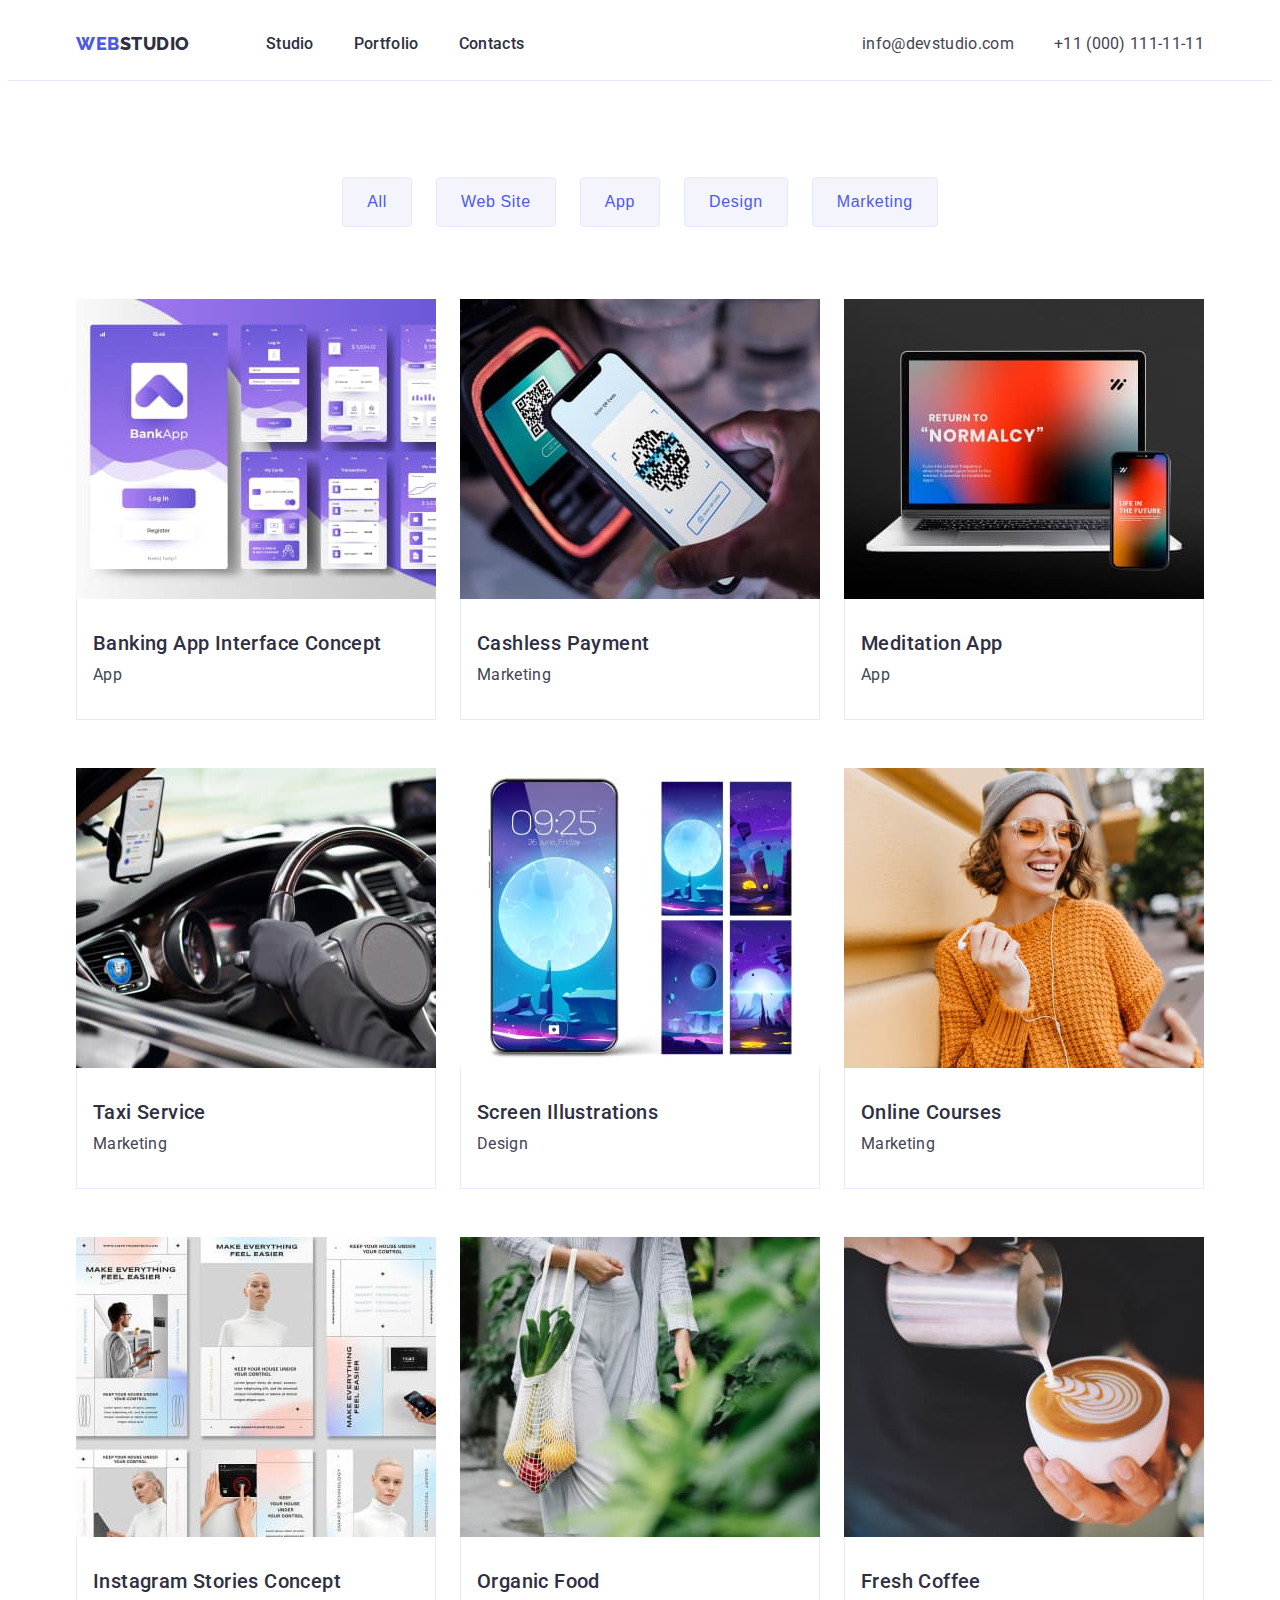
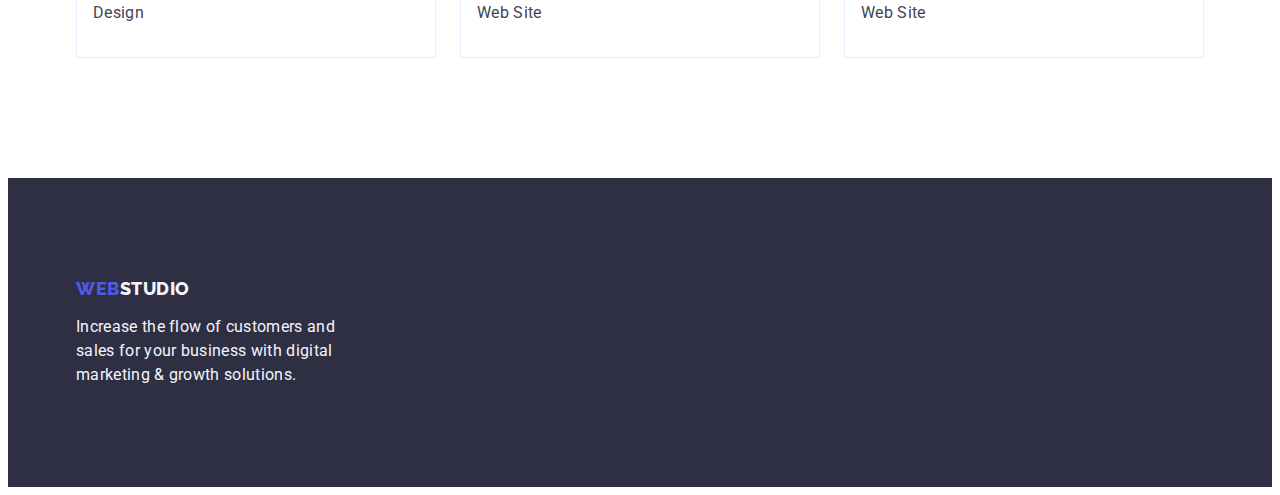
==== portfolio.html @ 54711b88 "Initial commit" ====
<!DOCTYPE html>
<html lang="en">
  <head>
    <meta charset="UTF-8" />
    <meta http-equiv="X-UA-Compatible" content="IE=edge" />
    <meta name="viewport" content="width=device-width, initial-scale=1.0" />
    <link rel="preconnect" href="https://fonts.googleapis.com" />
    <link rel="preconnect" href="https://fonts.gstatic.com" crossorigin />
    <link
      href="https://fonts.googleapis.com/css2?family=Raleway:wght@800&family=Roboto:wght@400;500;700;900&display=swap"
      rel="stylesheet"
    />
    <link
      rel="stylesheet"
      href="https://cdnjs.cloudflare.com/ajax/libs/modern-normalize/1.1.0/modern-normalize.min.css"
      integrity="sha512-wpPYUAdjBVSE4KJnH1VR1HeZfpl1ub8YT/NKx4PuQ5NmX2tKuGu6U/JRp5y+Y8XG2tV+wKQpNHVUX03MfMFn9Q=="
      crossorigin="anonymous"
      referrerpolicy="no-referrer"
    />
    <link rel="stylesheet" href="./css/styles.css" />
    <title>Document</title>
  </head>
  <body>
    <header class="header">
      <div class="header-container container">
        <nav class="header-nav">
          <a href="./index.html" class="header-link link"
            >Web<span class="logo-span">Studio</span></a
          >
          <ul class="list list header-list">
            <li class="list-header">
              <a href="./index.html" class="nav-link link">Studio</a>
            </li>
            <li class="list-header">
              <a href="./portfolio.html" class="nav-link link">Portfolio</a>
            </li>
            <li class="list-header">
              <a href="" class="nav-link link">Contacts</a>
            </li>
          </ul>
        </nav>
        <address class="address-link">
          <ul class="list list header-list-address">
            <li class="list-header">
              <a href="mailto:info@devstudio.com" class="contact-link link"
                >info@devstudio.com</a
              >
            </li>
            <li class="list-header">
              <a href="tel:+110001111111" class="contact-link link"
                >+11 (000) 111-11-11</a
              >
            </li>
          </ul>
        </address>
      </div>
    </header>
    <main>
      <section class="section-filtres">
        <div class="container">
          <h1 hidden class="title-none Features">Features</h1>
          <ul class="list filtres-list">
            <li class="filtres-item">
              <button class="button-list" type="button">All</button>
            </li>
            <li class="filtres-item">
              <button class="button-list" type="button">Web Site</button>
            </li>
            <li class="filtres-item">
              <button class="button-list" type="button">App</button>
            </li>
            <li class="filtres-item">
              <button class="button-list" type="button">Design</button>
            </li>
            <li class="filtres-item">
              <button class="button-list" type="button">Marketing</button>
            </li>
          </ul>
          <ul class="filtres-list-item list">
            <li class="filtres-item-img">
              <a href="" class="filtres-link">
                <img
                  src="./images/interface1concept.jpg"
                  alt="banking app interface concept"
                  width="360"
                  height="300"
                />
                <div class="filtres-items">
                  <h2 class="list-item">Banking App Interface Concept</h2>
                  <p class="list-text">App</p>
                </div>
              </a>
            </li>
            <li class="filtres-item-img">
              <a href="" class="filtres-link link">
                <img
                  src="./images/cashless2payment.jpg"
                  alt="cashless payment"
                  width="360"
                  height="300"
                />
                <div class="filtres-items">
                  <h2 class="list-item">Cashless Payment</h2>
                  <p class="list-text">Marketing</p>
                </div>
              </a>
            </li>
            <li class="filtres-item-img">
              <a href="" class="filtres-link link">
                <img
                  src="./images/meditation3app.jpg"
                  alt="meditation app"
                  width="360"
                  height="300"
                />
                <div class="filtres-items">
                  <h2 class="list-item">Meditation App</h2>
                  <p class="list-text">App</p>
                </div>
              </a>
            </li>
            <li class="filtres-item-img">
              <a href="" class="filtres-link link">
                <img
                  src="./images/taxi4service.jpg"
                  alt="taxi service"
                  width="360"
                  height="300"
                />
                <div class="filtres-items">
                  <h2 class="list-item">Taxi Service</h2>
                  <p class="list-text">Marketing</p>
                </div>
              </a>
            </li>
            <li class="filtres-item-img">
              <a href="" class="filtres-link link">
                <img
                  src="./images/screen5illustrations.jpg"
                  alt="screen illustrations"
                  width="360"
                  height="300"
                />
                <div class="filtres-items">
                  <h2 class="list-item">Screen Illustrations</h2>
                  <p class="list-text">Design</p>
                </div>
              </a>
            </li>
            <li class="filtres-item-img">
              <a href="" class="filtres-link link">
                <img
                  src="./images/online6courses.jpg"
                  alt="online courses"
                  width="360"
                  height="300"
                />
                <div class="filtres-items">
                  <h2 class="list-item">Online Courses</h2>
                  <p class="list-text">Marketing</p>
                </div>
              </a>
            </li>
            <li class="filtres-item-img">
              <a href="" class="filtres-link link">
                <img
                  src="./images/instagram7stories7concept.jpg"
                  alt="instagram stories concept"
                  width="360"
                  height="300"
                />
                <div class="filtres-items">
                  <h2 class="list-item">Instagram Stories Concept</h2>
                  <p class="list-text">Design</p>
                </div>
              </a>
            </li>
            <li class="filtres-item-img">
              <a href="" class="filtres-link link">
                <img
                  src="./images/organic8food.jpg"
                  alt="organic food"
                  width="360"
                  height="300"
                />
                <div class="filtres-items">
                  <h2 class="list-item">Organic Food</h2>
                  <p class="list-text">Web Site</p>
                </div>
              </a>
            </li>
            <li class="filtres-item-img">
              <a href="" class="filtres-link link">
                <img
                  src="./images/fresh9coffee.jpg"
                  alt="fresh coffee"
                  width="360"
                  height="300"
                />
                <div class="filtres-items">
                  <h2 class="list-item">Fresh Coffee</h2>
                  <p class="list-text">Web Site</p>
                </div>
              </a>
            </li>
          </ul>
        </div>
      </section>
    </main>
    <footer class="footer section-footer">
      <div class="container">
        <a href="./index.html" class="header-link link"
          >Web<span class="footer-span">Studio</span></a
        >
        <p class="footer-text text-footer">
          Increase the flow of customers and sales for your business with
          digital marketing & growth solutions.
        </p>
      </div>
    </footer>
  </body>
</html>
---- css/styles.css ----
body {
font-family: "Roboto", sans-serif;
background-color: var(--color-white);
color: var(--color-slate);
}

button {
    cursor: pointer;
}
*,
::after,
::before {
    box-sizing: border-box;
}

:root {
    --color-iris: #4d5ae5;
    --color-ocean: #404bbf;
    --color-navy-blue: #2e2f42;
    --color-green: #31d0aa;
    --color-slate: #434455;
    --color-light-slate: #8e8f99;
    --color-cornflower: #e7e9fc;
    --color-cloud: #f4f4fd;
    --color-navy-blue-modal: #2e2f42;
    --color-grey: #2e2f42;
    --color-white: #ffffff;
    --color-dairy: #fcfcfc;
}
a {
    text-decoration: none;
}

ul {
    list-style-type: none;
    margin: 0;
    padding: 0;
}

p {
    list-style-type: none;
    margin: 0;
    padding: 0;
}

h1, h2, h3, h4, h5 {
    list-style-type: none;
    margin: 0;
    padding: 0;
}

img {
    display: block;
    max-width: 200%;
    height: auto;
}

li {
    list-style-type: none;
}

.link {
    text-decoration: none;
}

.list{
list-style: none;
}

.address-list {
    font-style: normal
}


.nav-link {
        font-weight: 500;
        font-size: 16px;
        line-height: 1.5;
        letter-spacing: 0.02em;
        color: var(--color-navy-blue);
        display: block;
        padding-top: 24px;
        padding-bottom: 24px;
}

.nav-link:hover {
color: var(--color-ocean);
}

.nav-link:focus {
color: var(--color-ocean);
}

.address-link {
    font-style: normal
}

.header-link {
        font-family: "Raleway", sans-serif;
        font-weight: 800;
        font-size: 18px;
        line-height: 1.17;
        color: var(--color-iris);
        letter-spacing: 0.03em;
        text-transform: uppercase;
        display: inline-block;
        text-align: center;
}

.logo-span {
    color: var(--color-navy-blue);
}

.footer-title {
            font-weight: 800;
            font-size: 18px;
            line-height: 1.16;
            color: var(--color-cloud);
}


.contact-link {
        font-weight: 400;
        font-size: 16px;
        line-height: 1.5;
        letter-spacing: 0.02em;
        color: var(--color-slate);
}

.contact-link:focus,
.contact-link:hover {
    color: var(--color-ocean);
}


.button {
    font-weight: 500;
    font-size: 16px;
    line-height: 1.5;
    background-color: var(--color-iris);
    color: var(--color-white);
    letter-spacing: 0.04em;
}

.button:hover,
.button:focus {
    color: var(--color-white);
    background-color: var(--color-ocean);
}

 .button-list{
        font-weight: 500;
        font-size: 16px;
        line-height: 1.5;
        color: var(--color-iris);
        background-color: var(--color-cloud);
        letter-spacing: 0.04em;
        display: inline-block;
        padding: 12px 24px;
        border-radius: 4px;
        border: 1px solid #E7E9FC;
}
.button-list:focus,
.button-list:hover {
    background-color:var(--color-ocean) ;
    color: var(--color-white);
}



.main-name {
    font-weight: 500;
    font-size: 20px;
    line-height: 1.2;
    letter-spacing: 0.02em;
    color: var(--color-grey);
    text-align: left;
    text-transform: capitalize;
    margin-bottom: 8px;
}

.list-item {
        font-weight: 500;
            font-size: 20px;
            line-height: 1.2;
            letter-spacing: 0.02em;
            color: var(--color-grey);
            text-transform: capitalize;
            margin-bottom: 8px;
}

.list-text {
    font-size: 16px;
    line-height: 1.5;
    letter-spacing: 0.02em;
    color: var(--color-slate);
}

.title-list {
        font-weight: 700;
        font-size: 36px;
        line-height: 1.11;
        color: var(--color-navy-blue);
        text-align: center;
        text-transform: capitalize;
        letter-spacing: 0.02em
}

.title {
        font-weight: 700;
        font-size: 56px;
        line-height: 1.07;
        text-align: center;
        letter-spacing: 0.02em;
        color: var(--color-white);     
}


.section-list {
background-color: var(--color-cloud);
}

.list-image {
    background-color: var(--color-white);
}

.footer {
    background-color: var(--color-navy-blue);
}

.footer-span {
    color: var(--color-cloud);
}

.footer-text {
    font-size: 16px;
    line-height: 1.5;
    letter-spacing: 0.02em;
    color: var(--color-cloud);
    margin-top: 16px;
}

/* ========================== Header ========================== */
.container{
        width: 1158px;
        padding-left: 15px;
        padding-right: 15px;
        margin-left: auto;
        margin-right: auto;
    }
.header {
    border-bottom: 1px solid #e7e9fc;
}

.header-container{
    display: flex;
    max-width: 1158px;
    margin: 0 auto;
    justify-content: space-between;
    padding: 0 15px;
}

/* навігація */
.header-nav{
    align-items: center;
    display: flex;
}

/* всі списки li */
.header-list {
    display: flex;
    gap: 40px;
    margin-left: 76px;

}
/* email telefon */
.header-list-address{
    display: flex;
    align-items: center;
    gap: 40px;
    padding-top: 24px;
    padding-bottom: 24px;
}
/*=================================== TITLE BUTTON ===========================*/
/*секція*/
.hero {
display: block;
padding-top: 188px;
padding-bottom: 188px;
background-color: var(--color-grey);
justify-content: center;

}
/*заголовок*/
.hero-title{
    display: block;
    width: 496px;
    margin: 0 auto;
    margin-bottom: 48px;
 }
/*кнопка*/
.hero-button{
    display: block;
    width: 169px;
    margin: 0 auto;
    width: 169px;
    height: 56px;
    border: 0;
    border-radius: 4px;
}
/* ============================== Main text content ===============================*/
.title-none{
    margin-bottom: 72px;
    font-weight: 700;
    font-size: 36px;
    line-height: 1.11;
    letter-spacing: 0.02em;
    text-align: center;
    text-transform: capitalize;
    color: var(--dark-color);
}

.Features {
    position: absolute;
    width: 1px;
    height: 1px;
    margin: -1px;
    border: 0;
    padding: 0;
    white-space: nowrap;
    clip-path: inset(100%);
    clip: rect(0 0 0 0);
    overflow: hidden;
}
/* секція */
.text-section{
    padding-top: 120px;
    padding-bottom: 120px;
}
/* Батьківський бокс ul */
.main-list{
    display: flex;
    justify-content: space-between;
    gap: 24px;
}
/* Дочірний бокс li */
.main-item {
    flex-basis: calc((100% - 72px)/4);
}
/* =============================== section-appearance ===================================== */
.section-appearance{
    padding-bottom: 120px;
}
.appearance-name{
    margin: 0 auto;
margin-bottom: 72px;
}
.appearance-list{
display: flex;
justify-content: space-between;
gap: 24px;
}
.appearance-item{
flex-basis: calc((100% - 48px)/3);
}
/* ======================================= team-section ============================================= */
.team-section{
padding-bottom: 120px;
padding-top: 120px;
}
.team-name{
margin-bottom: 72px;
}
.team-list{
    display: flex;
    justify-content: space-between;
    gap: 24px;
}
.team-item{
    height: 100%;
    flex-grow: 1;
    text-align: center;
    flex-basis: calc((100% - 72px)/4);
    border-radius: 0px 0px 4px 4px;
    box-shadow: 0px 1px 6px rgba(46, 47, 66, 0.08), 0px 1px 1px rgba(46, 47, 66, 0.16), 0px 2px 1px rgba(46, 47, 66, 0.08);
}
.team-description{
    padding-top: 32px;
    padding-bottom: 32px;
}
/* =================== footer =========================*/
.section-footer{
    padding-top: 100px;
    padding-bottom: 100px;
}
.text-footer{
    width: 264px;
}
/* ==================================  Portfolio section =================================== */
/* section*/
.section-filtres{
    padding-top: 96px;
    padding-bottom: 120px;
}
/* ul кнопки */
.filtres-list{
    display: flex;
    justify-content: center;
    margin-bottom: 72px;
    gap: 24px;
}
/* ul список категорій */
.filtres-list-item{
    display: flex;
        gap: 48px 24px;
        flex-wrap: wrap;
}
/* li вибір категорії */
.filtres-item-img{
flex-basis: calc((100% - 48px) / 3);
border-radius: 0px 0px 4px 4px;}

.filtres-link{
    display: flex;
    flex-direction: column;
    height: 100%;
}

.filtres-items{
    flex-grow: 1;
    padding-top: 32px;
    padding: 32px 16px;
    padding-bottom: 32px;
    border-right: 1px solid var(--color-cornflower);
    border-bottom: 1px solid var(--color-cornflower);
    border-left: 1px solid var(--color-cornflower);
}
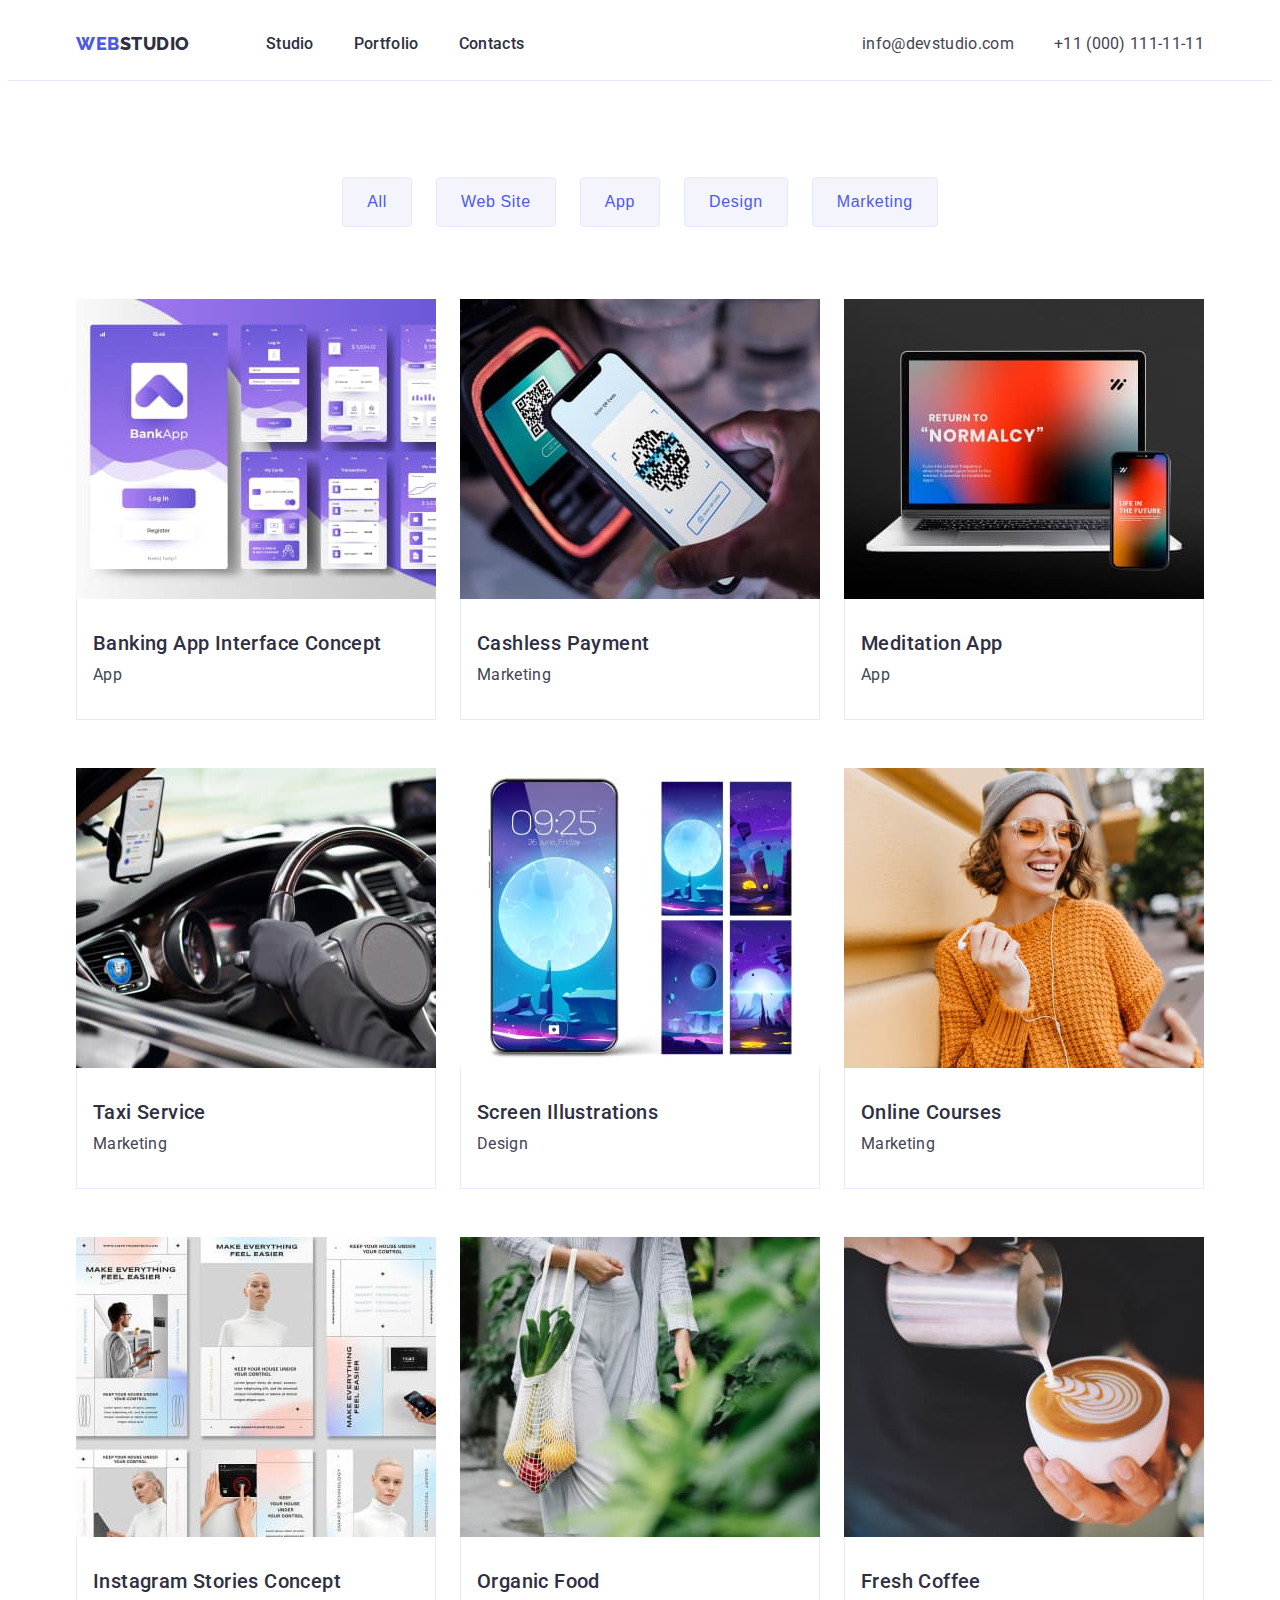
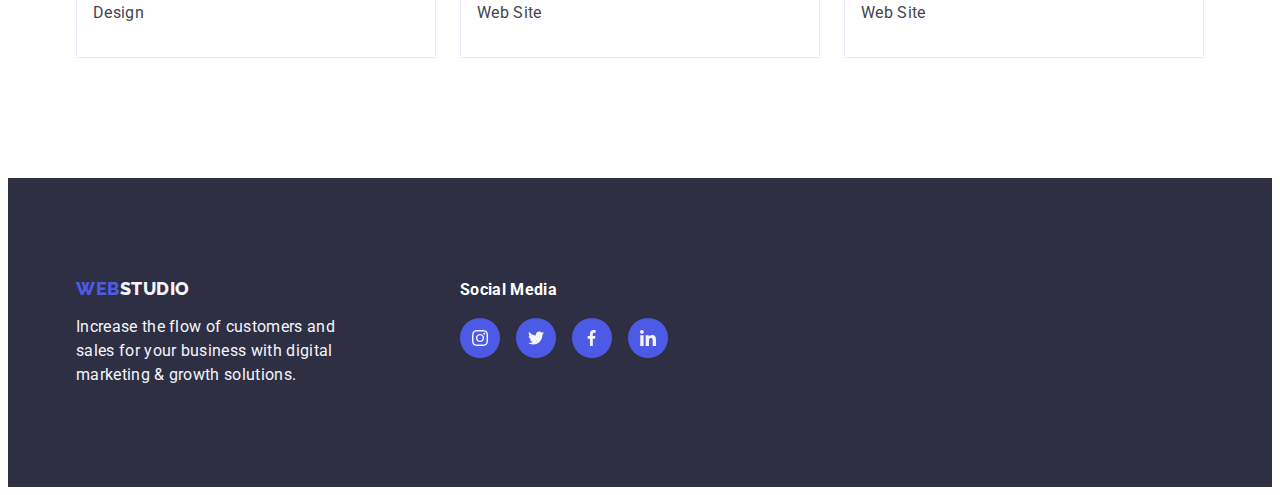
==== commit aee47ac7: "create footer" ====
--- a/portfolio.html
+++ b/portfolio.html
@@ -208,14 +208,49 @@
       </section>
     </main>
     <footer class="footer section-footer">
-      <div class="container">
-        <a href="./index.html" class="header-link link"
-          >Web<span class="footer-span">Studio</span></a
-        >
-        <p class="footer-text text-footer">
-          Increase the flow of customers and sales for your business with
-          digital marketing & growth solutions.
-        </p>
+      <div class="container footer-container">
+        <div class="footer-info">
+          <a href="./index.html" class="header-link link"
+            >Web<span class="footer-span">Studio</span></a
+          >
+          <p class="footer-text text-footer">
+            Increase the flow of customers and sales for your business with
+            digital marketing & growth solutions.
+          </p>
+        </div>
+        <div class="social-media-container">
+          <h3 class="title-list title-social-media">Social media</h3>
+          <ul class="list-social-media">
+            <li class="social-media-item">
+              <a href="" class="social-media-link">
+                <svg class="social-media-icon" width="16px" height="16px">
+                  <use href="./images/messenger.svg#icon-instagram"></use>
+                </svg>
+              </a>
+            </li>
+            <li class="social-media-item">
+              <a href="" class="social-media-link">
+                <svg class="social-media-icon" width="16px" height="16px">
+                  <use href="./images/messenger.svg#icon-twitter"></use>
+                </svg>
+              </a>
+            </li>
+            <li class="social-media-item">
+              <a href="" class="social-media-link">
+                <svg class="social-media-icon" width="16px" height="16px">
+                  <use href="./images/messenger.svg#icon-facebook"></use>
+                </svg>
+              </a>
+            </li>
+            <li class="social-media-item">
+              <a href="" class="social-media-link">
+                <svg class="social-media-icon" width="16px" height="16px">
+                  <use href="./images/messenger.svg#icon-linkedin"></use>
+                </svg>
+              </a>
+            </li>
+          </ul>
+        </div>
       </div>
     </footer>
   </body>
--- a/css/styles.css
+++ b/css/styles.css
@@ -26,7 +26,12 @@
     --color-grey: #2e2f42;
     --color-white: #ffffff;
     --color-dairy: #fcfcfc;
-}
+    --hero-gradient: linear-gradient(rgba(46, 47, 66, 0.7),
+        rgba(46, 47, 66, 0.7));
+}
+
+
+
 a {
     text-decoration: none;
 }
@@ -66,6 +71,7 @@
 .list{
 list-style: none;
 }
+
 
 .address-list {
     font-style: normal
@@ -164,6 +170,7 @@
 .button-list:hover {
     background-color:var(--color-ocean) ;
     color: var(--color-white);
+    box-shadow: 0px 1px 6px rgba(46, 47, 66, 0.08), 0px 1px 1px rgba(46, 47, 66, 0.16), 0px 2px 1px rgba(46, 47, 66, 0.08);
 }
 
 
@@ -260,13 +267,13 @@
     padding: 0 15px;
 }
 
-/* навігація */
+/* navigation */
 .header-nav{
     align-items: center;
     display: flex;
 }
 
-/* всі списки li */
+/* all li */
 .header-list {
     display: flex;
     gap: 40px;
@@ -282,23 +289,41 @@
     padding-bottom: 24px;
 }
 /*=================================== TITLE BUTTON ===========================*/
-/*секція*/
+/*section*/
 .hero {
-display: block;
-padding-top: 188px;
-padding-bottom: 188px;
-background-color: var(--color-grey);
-justify-content: center;
-
-}
-/*заголовок*/
+    max-width: 1440px;
+    padding-top: 188px;
+    padding-bottom: 188px;
+    background-color: #2e2f42;
+    margin-right: auto;
+    margin-left: auto;
+    background-image: var(--hero-gradient), url(../images/peopleoffice.jpg);
+    background-position: center;
+    background-repeat: no-repeat;
+    background-size: cover;
+}
+.features-container {
+    display: flex;
+    justify-content: center;
+    align-items: center;
+    margin-bottom: 8px;
+    border-radius: 4px;
+    background-color: var(--color-cloud);
+    padding-top: 24px;
+    padding-bottom: 24px;
+}
+
+.features-icon{
+}
+
+/*title*/
 .hero-title{
     display: block;
     width: 496px;
     margin: 0 auto;
     margin-bottom: 48px;
  }
-/*кнопка*/
+/*button*/
 .hero-button{
     display: block;
     width: 169px;
@@ -320,7 +345,7 @@
     color: var(--dark-color);
 }
 
-.Features {
+.visually-hidden {
     position: absolute;
     width: 1px;
     height: 1px;
@@ -332,18 +357,18 @@
     clip: rect(0 0 0 0);
     overflow: hidden;
 }
-/* секція */
+/* sections */
 .text-section{
     padding-top: 120px;
     padding-bottom: 120px;
 }
-/* Батьківський бокс ul */
+/* ul =*/
 .main-list{
     display: flex;
     justify-content: space-between;
     gap: 24px;
 }
-/* Дочірний бокс li */
+/* li */
 .main-item {
     flex-basis: calc((100% - 72px)/4);
 }
@@ -388,6 +413,80 @@
     padding-top: 32px;
     padding-bottom: 32px;
 }
+/* Ul messeng */
+.messeng-list-team {
+    display: flex;
+    margin-top: 8px;
+    justify-content: center;
+    gap: 24px;}
+
+.messeng-link-team{
+display: flex;
+width: 40px; 
+height: 40px;
+justify-content: center;
+align-items: center;
+border-radius: 50%;
+cursor: pointer;
+background-color: var(--color-iris);
+}
+.messeng-icon-team{
+    fill: var(--color-cloud);
+}
+
+.messeng-link-team:hover,
+.messeng-link-team:focus {
+    background-color: var(--color-ocean);
+}
+
+/* ==================== customers =================== */
+/* section */
+.section-company{
+display: block;
+padding-top: 120px;
+padding-bottom: 120px;
+}
+
+/* title */
+.title-company{
+margin: 0 auto;
+margin-bottom: 72px;
+}
+/* ul */
+.company-list{
+display: flex;
+justify-content: space-between;
+gap: 24px;
+}
+/* li */
+.company-item{
+flex-basis: calc((100% - 72px)/6);
+background-color: var(--color-white);
+}
+
+.company-icon{
+fill: var(--color-light-slate);
+}
+.company-link{
+    display: flex;
+    box-sizing: content-box;
+    justify-content: center;
+    align-items: center;
+    border: 1px solid var(--color-light-slate);
+    border-radius: 4px;
+    padding-top: 17px;
+    padding-bottom: 17px;
+}
+.company-item {                      
+background-color: var(--color-white);
+}
+.company-link:hover .company-icon,
+.company-link:focus {
+fill: #404bbf;
+}
+a.company-link:hover{
+    border-color: #404bbf;}
+
 /* =================== footer =========================*/
 .section-footer{
     padding-top: 100px;
@@ -395,6 +494,53 @@
 }
 .text-footer{
     width: 264px;
+}
+.footer-container{
+    display: flex;
+    gap: 120px;
+}
+.footer-info{
+    max-width: 264px;
+}
+/* footer social media container */
+.social-media-container{
+display: flex;
+    flex-direction: column;
+}
+/* title h3 */
+.title-social-media{
+    text-align: left;
+    font-size: 16px;
+    line-height: 24px;
+    color: #ffffff;
+    padding-bottom: 16px;
+}
+/* ul */
+.list-social-media{
+    display: flex;
+    gap: 16px;
+}
+/* item li */
+.social-media-item{   
+
+}
+/* link a */
+.social-media-link{
+display: flex;
+    width: 40px;
+    height: 40px;
+    justify-content: center;
+    align-items: center;
+    border-radius: 50%;
+    cursor: pointer;
+    background-color: var(--color-iris);
+}
+.social-media-link:hover{
+background-color: var(--color-green);
+}
+/* icon svg */
+.social-media-icon{
+fill: var(--color-cloud);
 }
 /* ==================================  Portfolio section =================================== */
 /* section*/
@@ -420,6 +566,12 @@
 flex-basis: calc((100% - 48px) / 3);
 border-radius: 0px 0px 4px 4px;}
 
+.filtres-item-img:focus,
+.filtres-item-img:hover {
+box-shadow: 0px 1px 6px rgba(46, 47, 66, 0.08),
+0px 1px 1px rgba(46, 47, 66, 0.16),
+0px 2px 1px rgba(46, 47, 66, 0.08);
+}
 .filtres-link{
     display: flex;
     flex-direction: column;
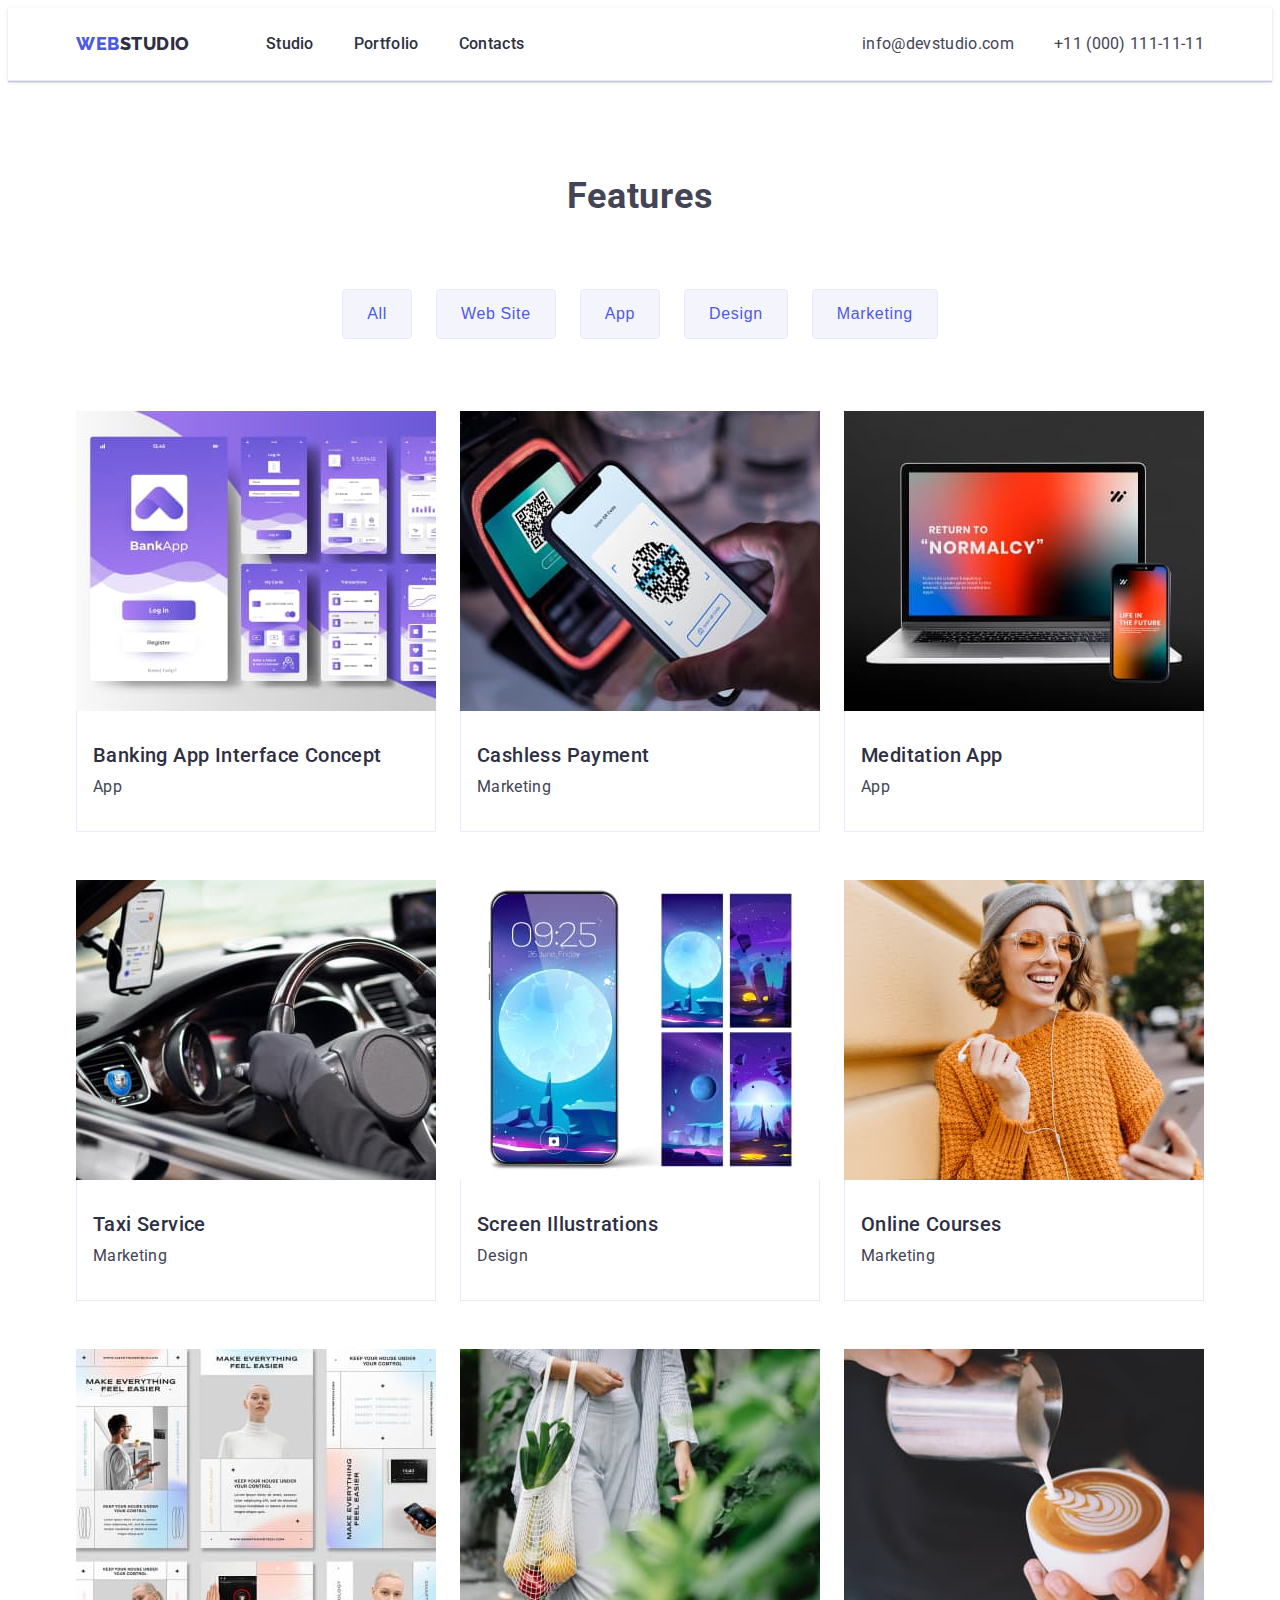
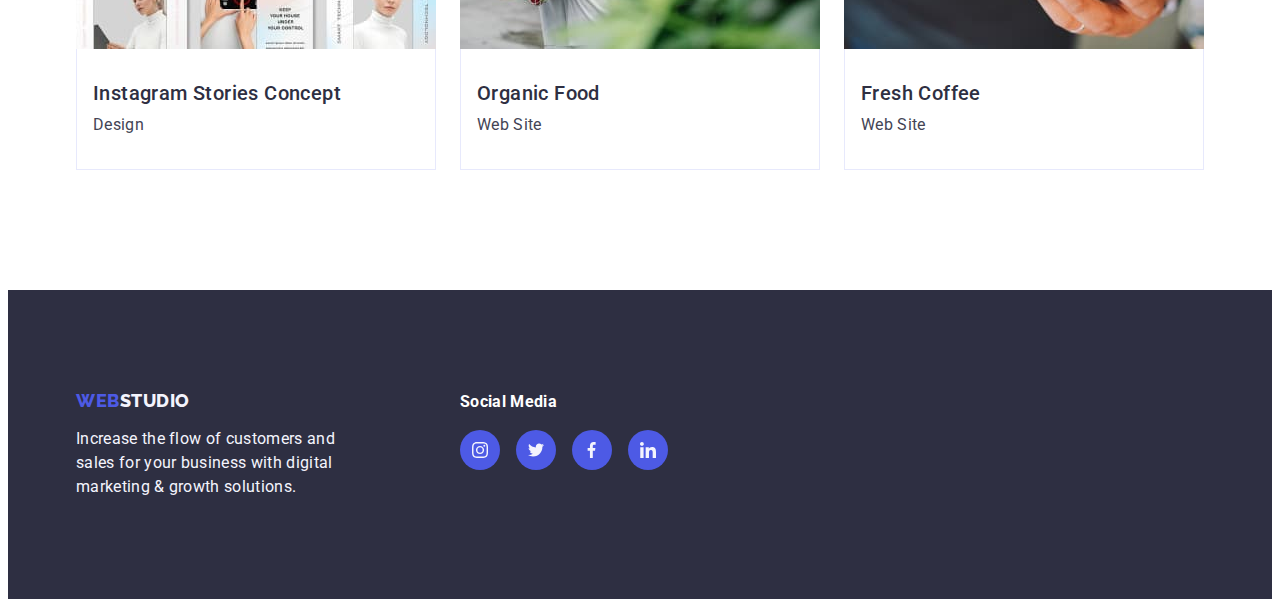
==== commit c8ce3e85: "fix all finish" ====
--- a/portfolio.html
+++ b/portfolio.html
@@ -58,7 +58,7 @@
     <main>
       <section class="section-filtres">
         <div class="container">
-          <h1 hidden class="title-none Features">Features</h1>
+          <h1 class="title-none Features">Features</h1>
           <ul class="list filtres-list">
             <li class="filtres-item">
               <button class="button-list" type="button">All</button>
--- a/css/styles.css
+++ b/css/styles.css
@@ -146,7 +146,12 @@
     background-color: var(--color-iris);
     color: var(--color-white);
     letter-spacing: 0.04em;
-}
+        box-shadow: 0px 1px 6px rgba(46, 47, 66, 0.08),
+                0px 1px 1px rgba(46, 47, 66, 0.16),
+                0px 2px 1px rgba(46, 47, 66, 0.08),
+                0px 2px 1px rgba(46, 47, 66, 0.08);
+}
+
 
 .button:hover,
 .button:focus {
@@ -165,12 +170,14 @@
         padding: 12px 24px;
         border-radius: 4px;
         border: 1px solid #E7E9FC;
+        
 }
 .button-list:focus,
 .button-list:hover {
     background-color:var(--color-ocean) ;
     color: var(--color-white);
     box-shadow: 0px 1px 6px rgba(46, 47, 66, 0.08), 0px 1px 1px rgba(46, 47, 66, 0.16), 0px 2px 1px rgba(46, 47, 66, 0.08);
+    border-color: transparent;
 }
 
 
@@ -257,6 +264,9 @@
     }
 .header {
     border-bottom: 1px solid #e7e9fc;
+    box-shadow: 0px 1px 6px rgba(46, 47, 66, 0.08),
+            0px 1px 1px rgba(46, 47, 66, 0.16),
+            0px 2px 1px rgba(46, 47, 66, 0.08);
 }
 
 .header-container{
@@ -323,6 +333,7 @@
     margin: 0 auto;
     margin-bottom: 48px;
  }
+ 
 /*button*/
 .hero-button{
     display: block;
@@ -333,6 +344,7 @@
     border: 0;
     border-radius: 4px;
 }
+
 /* ============================== Main text content ===============================*/
 .title-none{
     margin-bottom: 72px;
@@ -461,7 +473,6 @@
 /* li */
 .company-item{
 flex-basis: calc((100% - 72px)/6);
-background-color: var(--color-white);
 }
 
 .company-icon{
@@ -477,15 +488,17 @@
     padding-top: 17px;
     padding-bottom: 17px;
 }
-.company-item {                      
-background-color: var(--color-white);
-}
+
+
 .company-link:hover .company-icon,
-.company-link:focus {
+.company-link:focus .company-icon{
 fill: #404bbf;
 }
 a.company-link:hover{
     border-color: #404bbf;}
+    .company-icon:focus{
+        fill: #404bbf;
+    }
 
 /* =================== footer =========================*/
 .section-footer{
@@ -513,7 +526,8 @@
     font-size: 16px;
     line-height: 24px;
     color: #ffffff;
-    padding-bottom: 16px;
+    margin-bottom: 16px;
+
 }
 /* ul */
 .list-social-media{
@@ -535,6 +549,7 @@
     cursor: pointer;
     background-color: var(--color-iris);
 }
+.social-media-link:focus,
 .social-media-link:hover{
 background-color: var(--color-green);
 }
@@ -566,18 +581,19 @@
 flex-basis: calc((100% - 48px) / 3);
 border-radius: 0px 0px 4px 4px;}
 
-.filtres-item-img:focus,
-.filtres-item-img:hover {
-box-shadow: 0px 1px 6px rgba(46, 47, 66, 0.08),
-0px 1px 1px rgba(46, 47, 66, 0.16),
-0px 2px 1px rgba(46, 47, 66, 0.08);
-}
+
 .filtres-link{
     display: flex;
     flex-direction: column;
     height: 100%;
 }
 
+.filtres-link:focus,
+.filtres-link:hover{
+box-shadow: 0px 1px 6px rgba(46, 47, 66, 0.08),
+        0px 1px 1px rgba(46, 47, 66, 0.16),
+        0px 2px 1px rgba(46, 47, 66, 0.08);
+}
 .filtres-items{
     flex-grow: 1;
     padding-top: 32px;
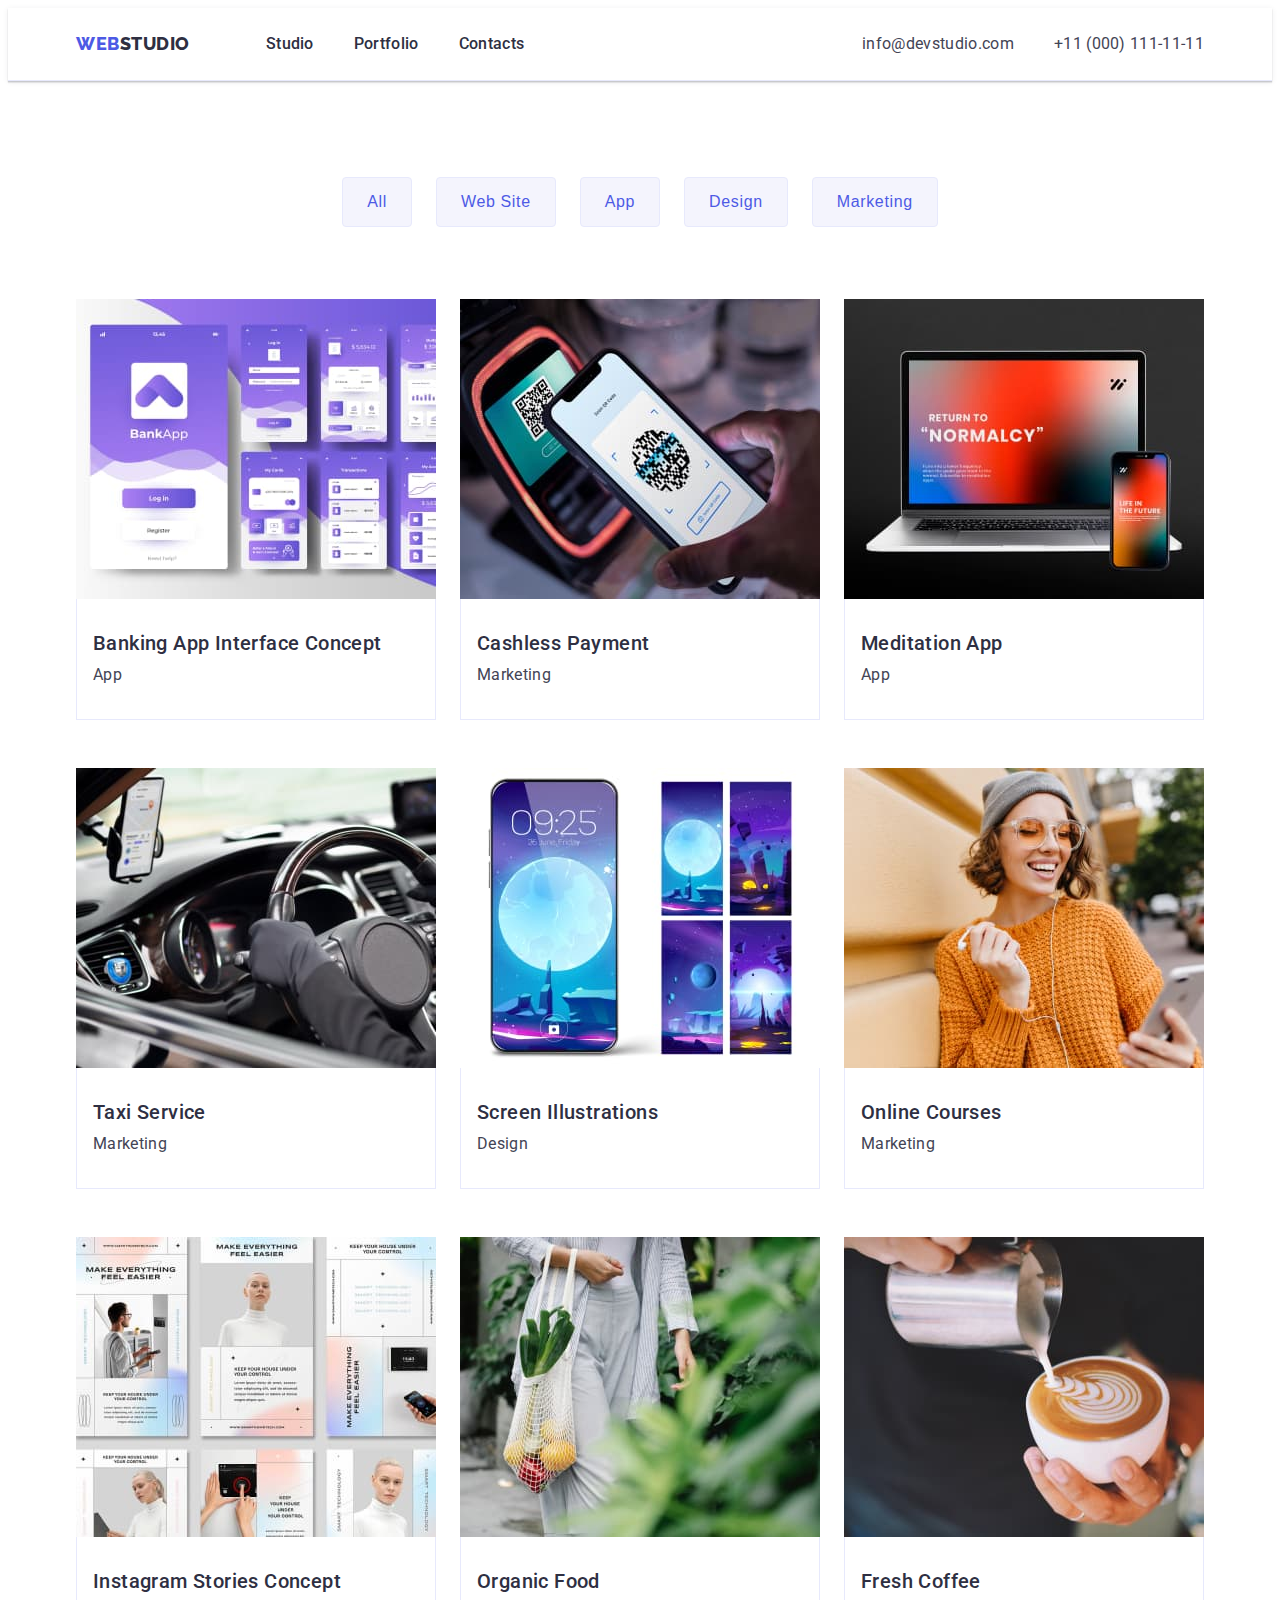
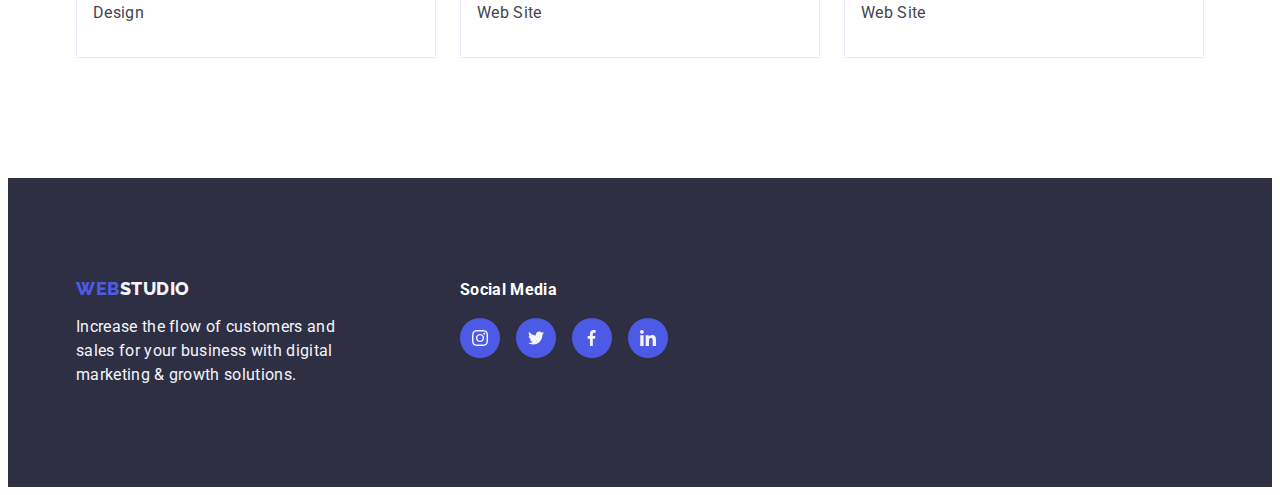
==== commit 77a15a22: "fix" ====
--- a/portfolio.html
+++ b/portfolio.html
@@ -58,7 +58,7 @@
     <main>
       <section class="section-filtres">
         <div class="container">
-          <h1 class="title-none Features">Features</h1>
+          <h1 class="title-none visually-hidden">Features</h1>
           <ul class="list filtres-list">
             <li class="filtres-item">
               <button class="button-list" type="button">All</button>
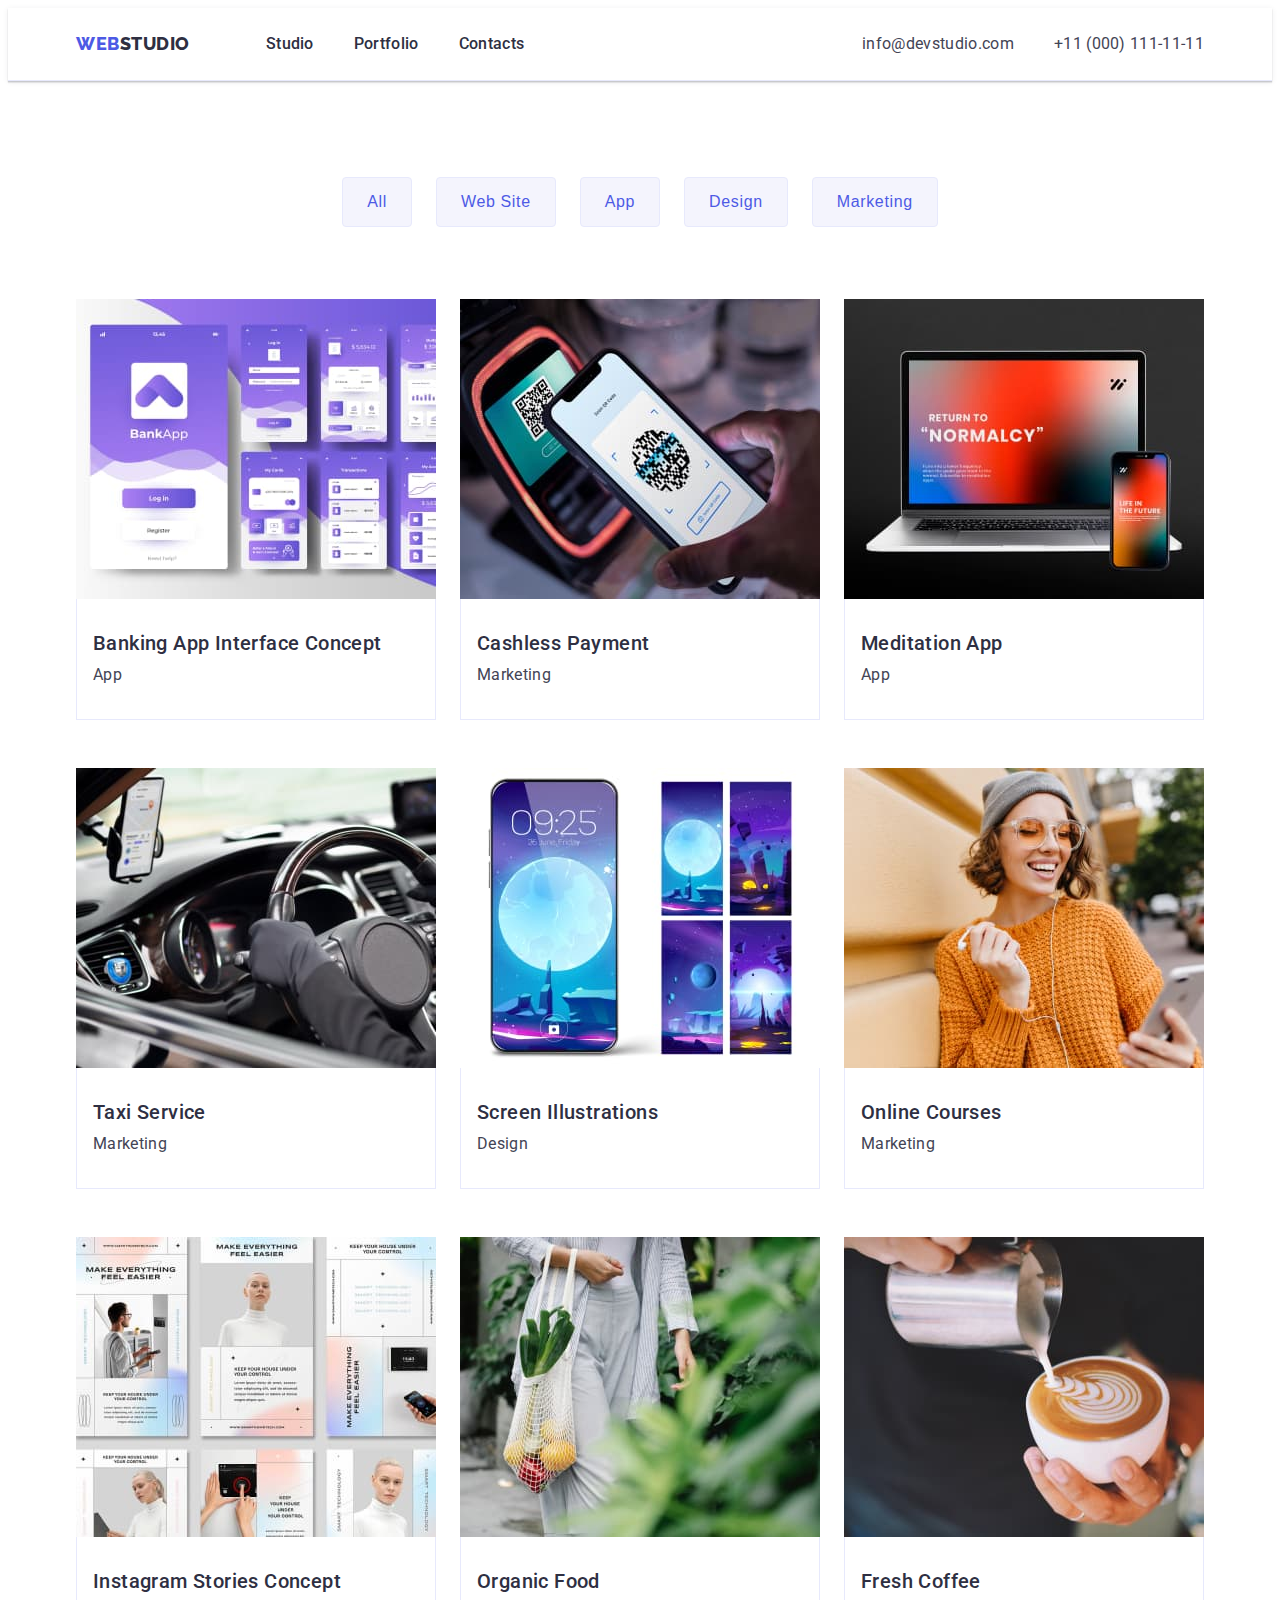
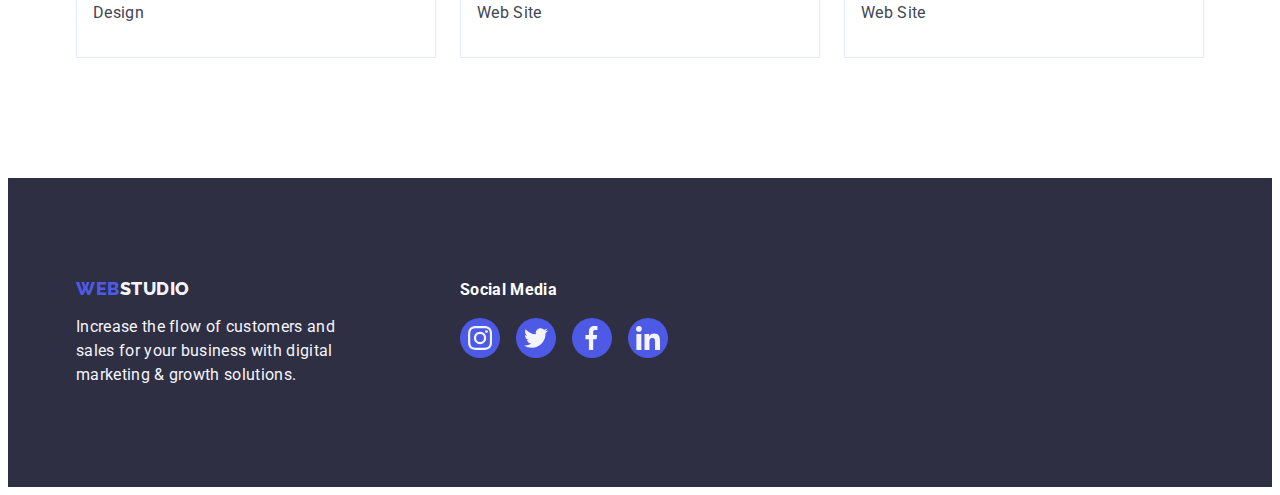
==== commit b84d2a03: "fix footer" ====
--- a/portfolio.html
+++ b/portfolio.html
@@ -223,28 +223,28 @@
           <ul class="list-social-media">
             <li class="social-media-item">
               <a href="" class="social-media-link">
-                <svg class="social-media-icon" width="16px" height="16px">
+                <svg class="social-media-icon" width="24px" height="24px">
                   <use href="./images/messenger.svg#icon-instagram"></use>
                 </svg>
               </a>
             </li>
             <li class="social-media-item">
               <a href="" class="social-media-link">
-                <svg class="social-media-icon" width="16px" height="16px">
+                <svg class="social-media-icon" width="24px" height="24px">
                   <use href="./images/messenger.svg#icon-twitter"></use>
                 </svg>
               </a>
             </li>
             <li class="social-media-item">
               <a href="" class="social-media-link">
-                <svg class="social-media-icon" width="16px" height="16px">
+                <svg class="social-media-icon" width="24px" height="24px">
                   <use href="./images/messenger.svg#icon-facebook"></use>
                 </svg>
               </a>
             </li>
             <li class="social-media-item">
               <a href="" class="social-media-link">
-                <svg class="social-media-icon" width="16px" height="16px">
+                <svg class="social-media-icon" width="24px" height="24px">
                   <use href="./images/messenger.svg#icon-linkedin"></use>
                 </svg>
               </a>
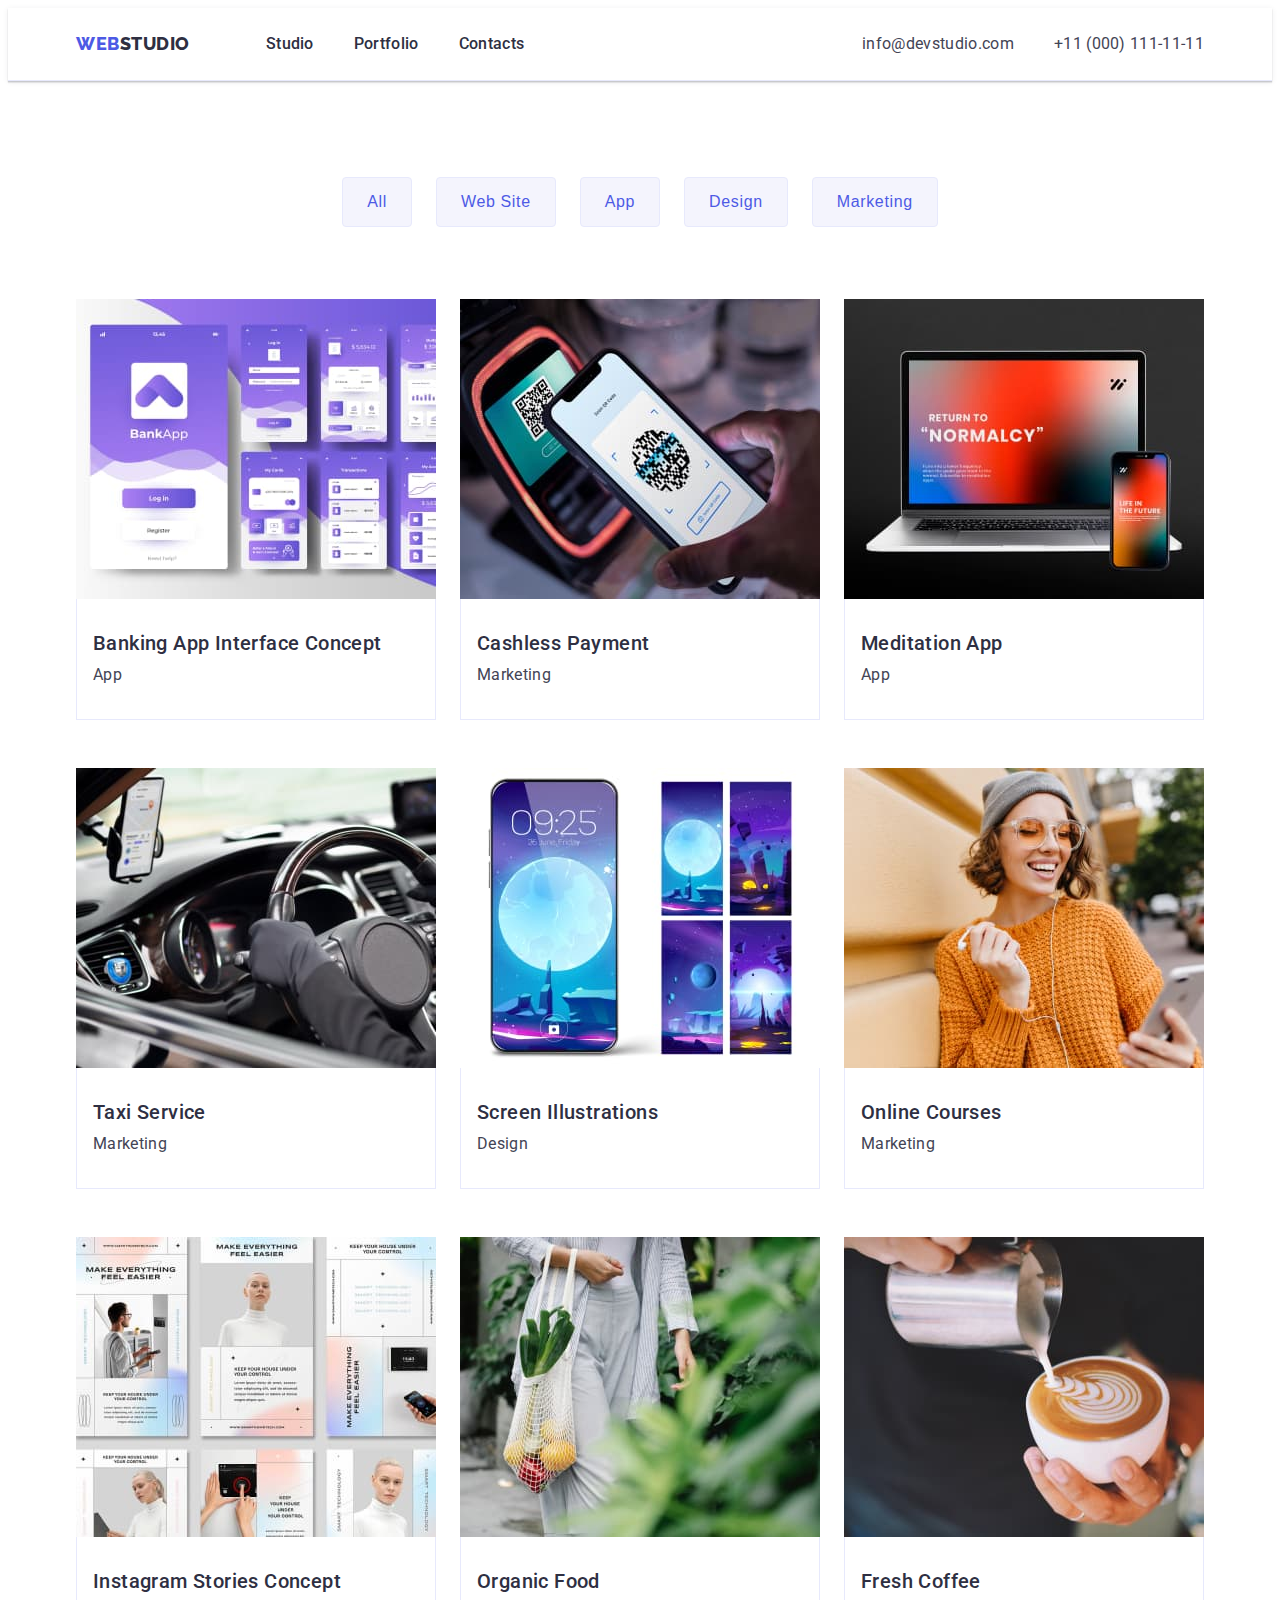
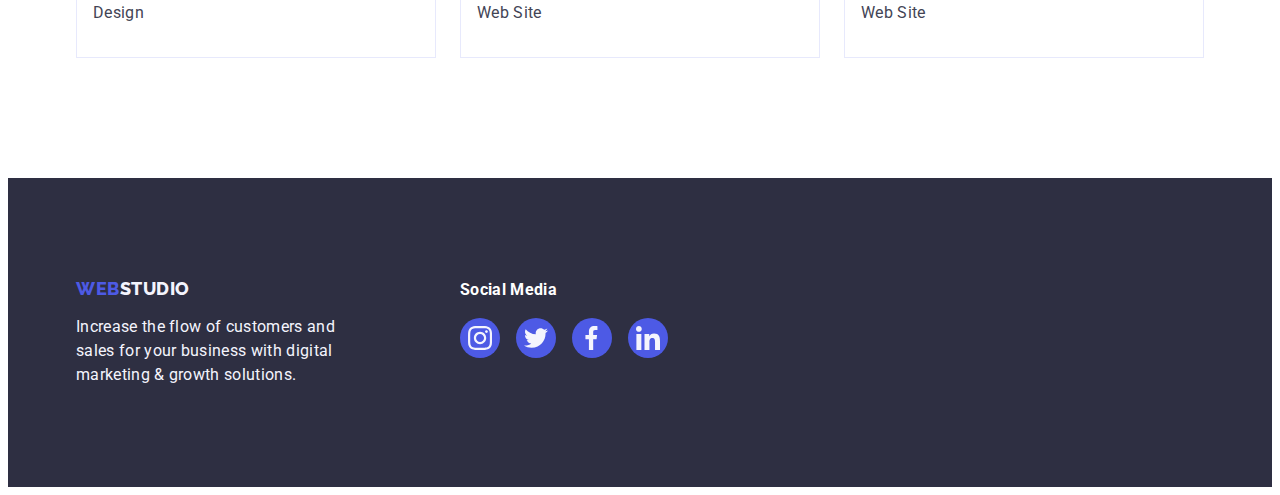
==== commit 0c6372d0: "fix all" ====
--- a/portfolio.html
+++ b/portfolio.html
@@ -224,28 +224,28 @@
             <li class="social-media-item">
               <a href="" class="social-media-link">
                 <svg class="social-media-icon" width="24px" height="24px">
-                  <use href="./images/messenger.svg#icon-instagram"></use>
-                </svg>
-              </a>
-            </li>
-            <li class="social-media-item">
-              <a href="" class="social-media-link">
-                <svg class="social-media-icon" width="24px" height="24px">
-                  <use href="./images/messenger.svg#icon-twitter"></use>
-                </svg>
-              </a>
-            </li>
-            <li class="social-media-item">
-              <a href="" class="social-media-link">
-                <svg class="social-media-icon" width="24px" height="24px">
-                  <use href="./images/messenger.svg#icon-facebook"></use>
-                </svg>
-              </a>
-            </li>
-            <li class="social-media-item">
-              <a href="" class="social-media-link">
-                <svg class="social-media-icon" width="24px" height="24px">
-                  <use href="./images/messenger.svg#icon-linkedin"></use>
+                  <use href="./images/icons.svg#icon-instagram"></use>
+                </svg>
+              </a>
+            </li>
+            <li class="social-media-item">
+              <a href="" class="social-media-link">
+                <svg class="social-media-icon" width="24px" height="24px">
+                  <use href="./images/icons.svg#icon-twitter"></use>
+                </svg>
+              </a>
+            </li>
+            <li class="social-media-item">
+              <a href="" class="social-media-link">
+                <svg class="social-media-icon" width="24px" height="24px">
+                  <use href="./images/icons.svg#icon-facebook"></use>
+                </svg>
+              </a>
+            </li>
+            <li class="social-media-item">
+              <a href="" class="social-media-link">
+                <svg class="social-media-icon" width="24px" height="24px">
+                  <use href="./images/icons.svg#icon-linkedin"></use>
                 </svg>
               </a>
             </li>
--- a/css/styles.css
+++ b/css/styles.css
@@ -146,10 +146,7 @@
     background-color: var(--color-iris);
     color: var(--color-white);
     letter-spacing: 0.04em;
-        box-shadow: 0px 1px 6px rgba(46, 47, 66, 0.08),
-                0px 1px 1px rgba(46, 47, 66, 0.16),
-                0px 2px 1px rgba(46, 47, 66, 0.08),
-                0px 2px 1px rgba(46, 47, 66, 0.08);
+    box-shadow: 0px 4px 4px rgba(0, 0, 0, 0.15);
 }
 
 
@@ -176,7 +173,7 @@
 .button-list:hover {
     background-color:var(--color-ocean) ;
     color: var(--color-white);
-    box-shadow: 0px 1px 6px rgba(46, 47, 66, 0.08), 0px 1px 1px rgba(46, 47, 66, 0.16), 0px 2px 1px rgba(46, 47, 66, 0.08);
+    box-shadow: 0px 3px 1px rgba(0, 0, 0, 0.1), 0px 2px 1px rgba(0, 0, 0, 0.08), 0px 2px 2px rgba(0, 0, 0, 0.12);
     border-color: transparent;
 }
 
